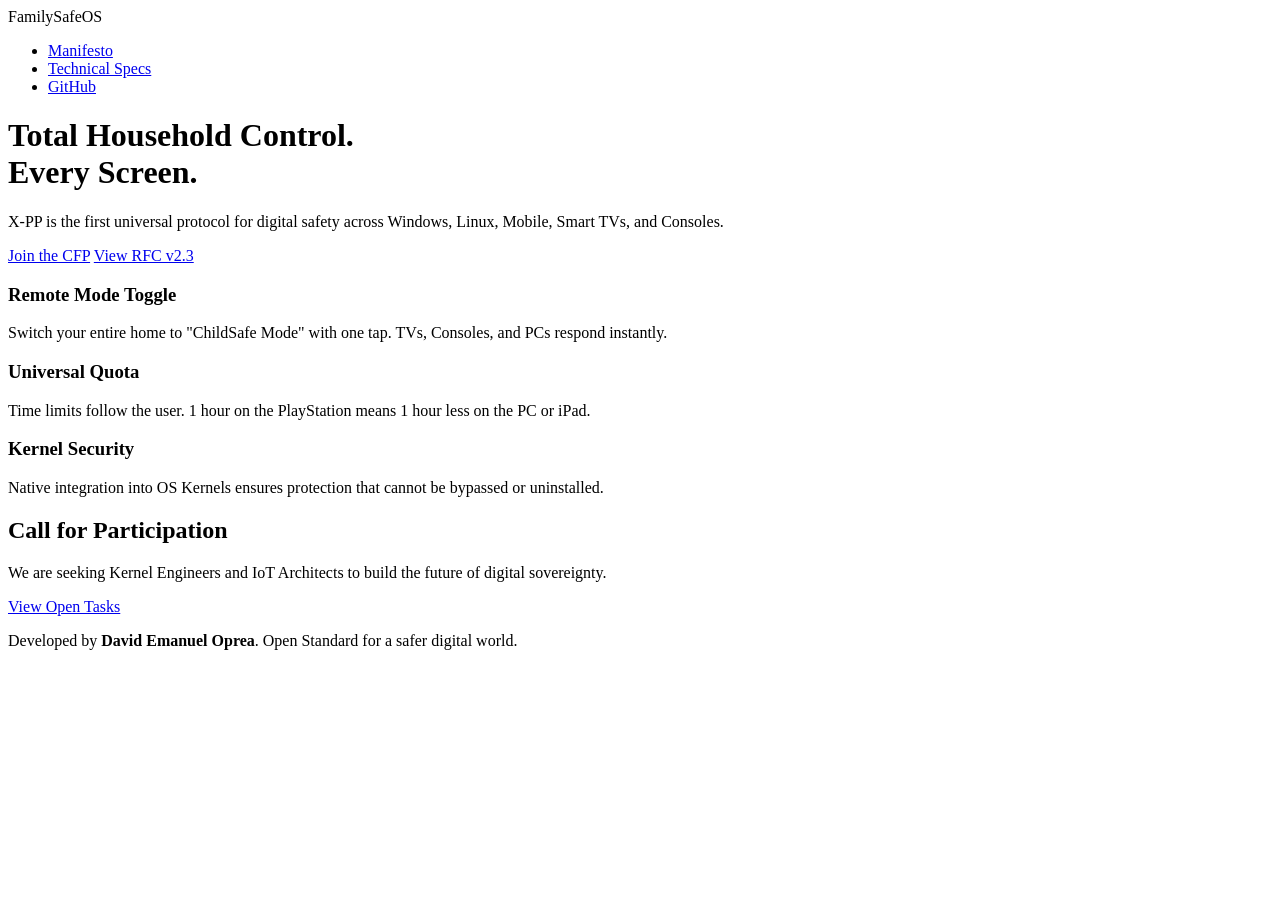
==== Web/index.html @ 89a9c825 "FamilySafe OS - The Unified Standard" ====
<!DOCTYPE html>
<html lang="en">
<head>
    <meta charset="UTF-8">
    <meta name="viewport" content="width=device-width, initial-scale=1.0">
    <title>FamilySafe OS | Unified Household Standard</title>
    <link rel="stylesheet" href="style.css">
    <link href="https://fonts.googleapis.com/css2?family=Inter:wght@400;600;800&display=swap" rel="stylesheet">
</head>
<body>
    <header>
        <nav>
            <div class="logo">FamilySafe<span>OS</span></div>
            <ul>
                <li><a href="#manifesto">Manifesto</a></li>
                <li><a href="#rfc">Technical Specs</a></li>
                <li><a href="https://github.com/FamilySafeOS/standard" target="_blank">GitHub</a></li>
            </ul>
        </nav>
        <div class="hero">
            <h1>Total Household Control.<br><span>Every Screen.</span></h1>
            <p>X-PP is the first universal protocol for digital safety across Windows, Linux, Mobile, Smart TVs, and Consoles.</p>
            <div class="cta-group">
                <a href="https://github.com/FamilySafeOS/standard" class="btn primary">Join the CFP</a>
                <a href="#rfc" class="btn secondary">View RFC v2.3</a>
            </div>
        </div>
    </header>

    <section id="features">
        <div class="principles-grid">
            <div class="card">
                <h3>Remote Mode Toggle</h3>
                <p>Switch your entire home to "ChildSafe Mode" with one tap. TVs, Consoles, and PCs respond instantly.</p>
            </div>
            <div class="card">
                <h3>Universal Quota</h3>
                <p>Time limits follow the user. 1 hour on the PlayStation means 1 hour less on the PC or iPad.</p>
            </div>
            <div class="card">
                <h3>Kernel Security</h3>
                <p>Native integration into OS Kernels ensures protection that cannot be bypassed or uninstalled.</p>
            </div>
        </div>
    </section>

    <section id="cfp" class="dark-bg">
        <h2>Call for Participation</h2>
        <p>We are seeking Kernel Engineers and IoT Architects to build the future of digital sovereignty.</p>
        <a href="https://github.com/FamilySafeOS/standard/issues/1" class="btn primary">View Open Tasks</a>
    </section>

    <footer>
        <p>Developed by <strong>David Emanuel Oprea</strong>. Open Standard for a safer digital world.</p>
    </footer>
</body>
</html>
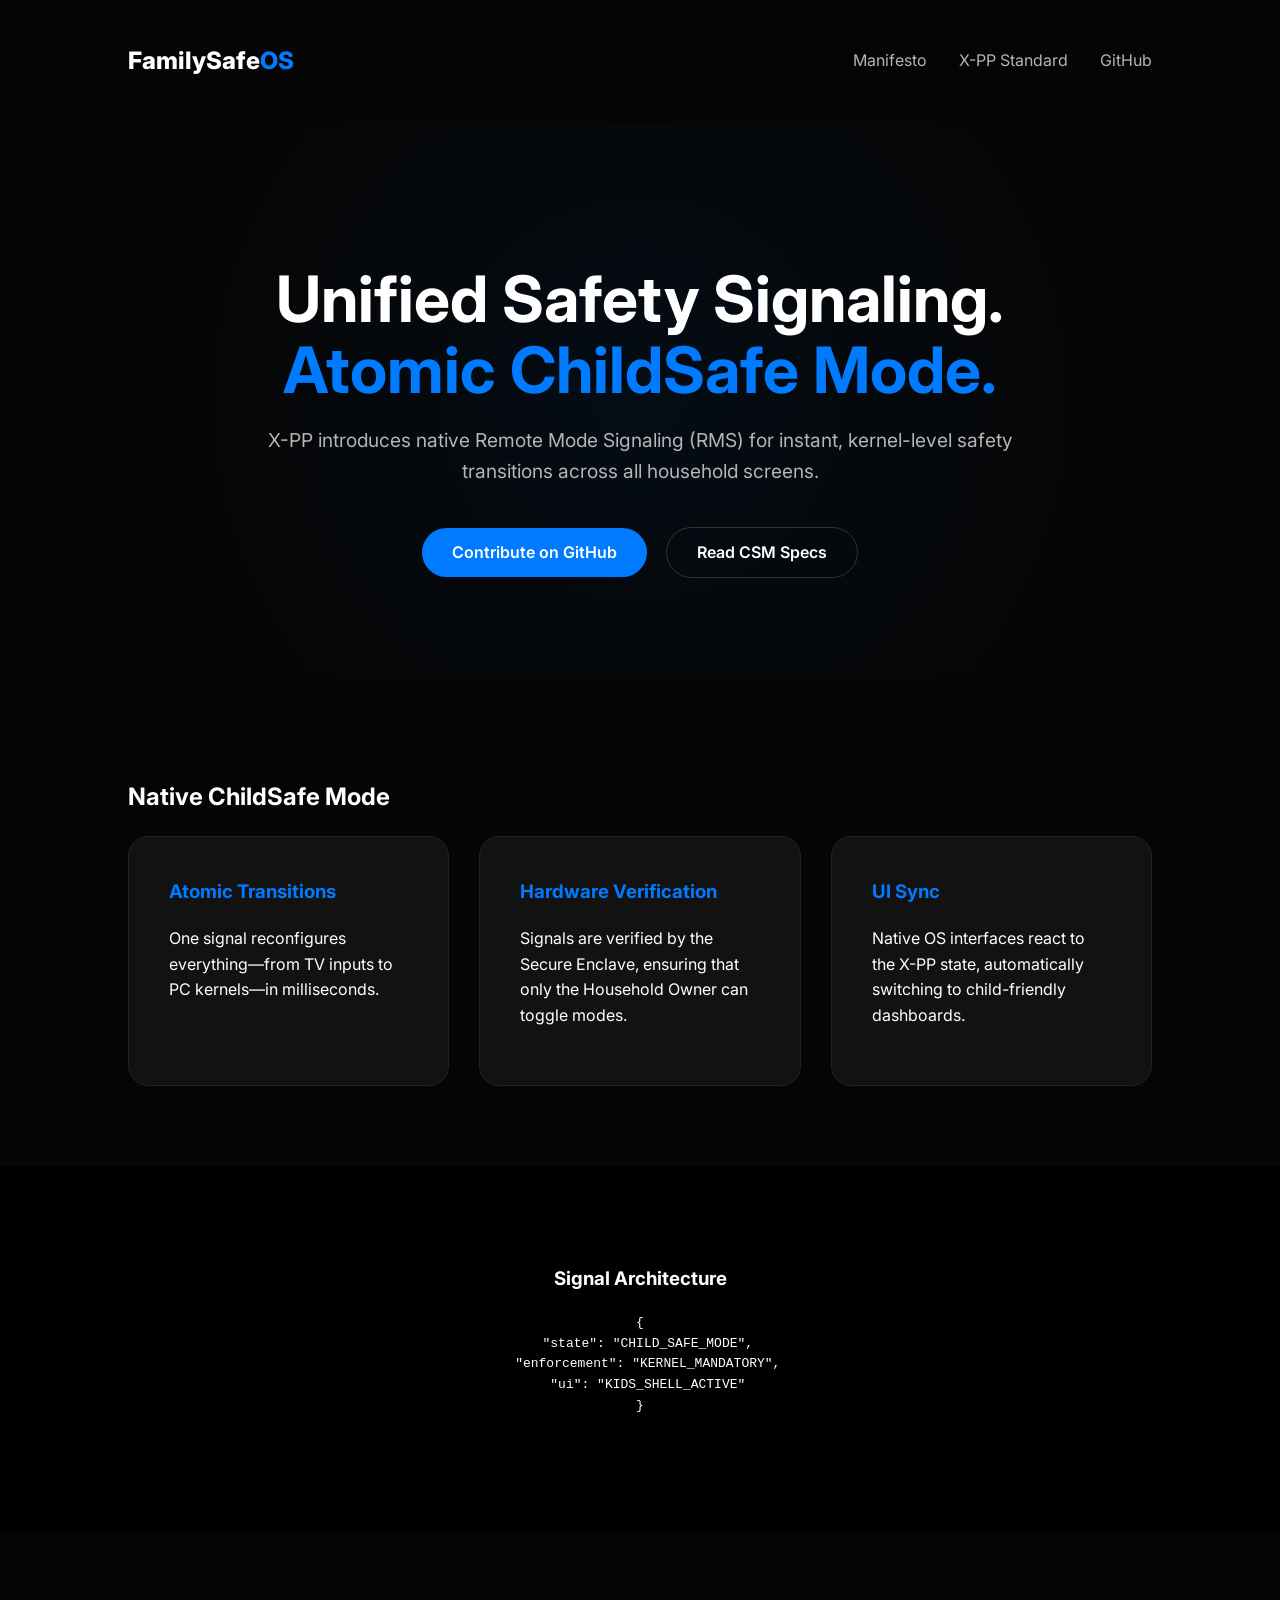
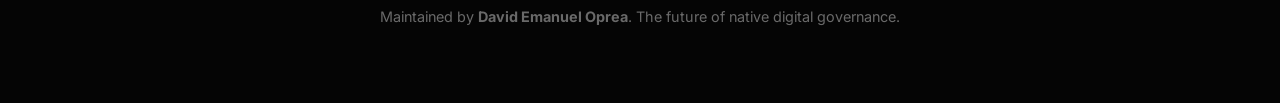
==== commit f41190f5: "Revise index.html for clarity and updated standards Updated the HTML structure and content for impro" ====
--- a/Web/index.html
+++ b/Web/index.html
@@ -3,7 +3,7 @@
 <head>
     <meta charset="UTF-8">
     <meta name="viewport" content="width=device-width, initial-scale=1.0">
-    <title>FamilySafe OS | Unified Household Standard</title>
+    <title>FamilySafe OS | Universal Standards</title>
     <link rel="stylesheet" href="style.css">
     <link href="https://fonts.googleapis.com/css2?family=Inter:wght@400;600;800&display=swap" rel="stylesheet">
 </head>
@@ -13,45 +13,53 @@
             <div class="logo">FamilySafe<span>OS</span></div>
             <ul>
                 <li><a href="#manifesto">Manifesto</a></li>
-                <li><a href="#rfc">Technical Specs</a></li>
+                <li><a href="#rfc">X-PP Standard</a></li>
                 <li><a href="https://github.com/FamilySafeOS/standard" target="_blank">GitHub</a></li>
             </ul>
         </nav>
         <div class="hero">
-            <h1>Total Household Control.<br><span>Every Screen.</span></h1>
-            <p>X-PP is the first universal protocol for digital safety across Windows, Linux, Mobile, Smart TVs, and Consoles.</p>
+            <h1>Unified Safety Signaling.<br><span>Atomic ChildSafe Mode.</span></h1>
+            <p>X-PP introduces native Remote Mode Signaling (RMS) for instant, kernel-level safety transitions across all household screens.</p>
             <div class="cta-group">
-                <a href="https://github.com/FamilySafeOS/standard" class="btn primary">Join the CFP</a>
-                <a href="#rfc" class="btn secondary">View RFC v2.3</a>
+                <a href="https://github.com/FamilySafeOS/standard" class="btn primary">Contribute on GitHub</a>
+                <a href="#rfc" class="btn secondary">Read CSM Specs</a>
             </div>
         </div>
     </header>
 
-    <section id="features">
+    <section id="csm">
+        <h2>Native ChildSafe Mode</h2>
         <div class="principles-grid">
             <div class="card">
-                <h3>Remote Mode Toggle</h3>
-                <p>Switch your entire home to "ChildSafe Mode" with one tap. TVs, Consoles, and PCs respond instantly.</p>
+                <h3>Atomic Transitions</h3>
+                <p>One signal reconfigures everything—from TV inputs to PC kernels—in milliseconds.</p>
             </div>
             <div class="card">
-                <h3>Universal Quota</h3>
-                <p>Time limits follow the user. 1 hour on the PlayStation means 1 hour less on the PC or iPad.</p>
+                <h3>Hardware Verification</h3>
+                <p>Signals are verified by the Secure Enclave, ensuring that only the Household Owner can toggle modes.</p>
             </div>
             <div class="card">
-                <h3>Kernel Security</h3>
-                <p>Native integration into OS Kernels ensures protection that cannot be bypassed or uninstalled.</p>
+                <h3>UI Sync</h3>
+                <p>Native OS interfaces react to the X-PP state, automatically switching to child-friendly dashboards.</p>
             </div>
         </div>
     </section>
 
-    <section id="cfp" class="dark-bg">
-        <h2>Call for Participation</h2>
-        <p>We are seeking Kernel Engineers and IoT Architects to build the future of digital sovereignty.</p>
-        <a href="https://github.com/FamilySafeOS/standard/issues/1" class="btn primary">View Open Tasks</a>
+    <section id="code" class="dark-bg">
+        <h3>Signal Architecture</h3>
+        <div class="code-box">
+            <pre>
+{
+  "state": "CHILD_SAFE_MODE",
+  "enforcement": "KERNEL_MANDATORY",
+  "ui": "KIDS_SHELL_ACTIVE"
+}
+            </pre>
+        </div>
     </section>
 
     <footer>
-        <p>Developed by <strong>David Emanuel Oprea</strong>. Open Standard for a safer digital world.</p>
+        <p>Maintained by <strong>David Emanuel Oprea</strong>. The future of native digital governance.</p>
     </footer>
 </body>
 </html>
--- a/Web/style.css
+++ b/Web/style.css
@@ -0,0 +1,21 @@
+:root { --primary: #007AFF; --bg: #050505; --text: #ffffff; --card: #121212; }
+body { margin: 0; font-family: 'Inter', sans-serif; background: var(--bg); color: var(--text); line-height: 1.6; }
+nav { display: flex; justify-content: space-between; padding: 2rem 10%; align-items: center; }
+.logo { font-weight: 800; font-size: 1.5rem; }
+.logo span { color: var(--primary); }
+nav ul { display: flex; list-style: none; gap: 2rem; }
+nav a { color: white; text-decoration: none; opacity: 0.7; transition: 0.3s; }
+nav a:hover { opacity: 1; color: var(--primary); }
+.hero { text-align: center; padding: 100px 10%; background: radial-gradient(circle at center, #007aff10 0%, transparent 70%); }
+h1 { font-size: 4rem; line-height: 1.1; margin-bottom: 20px; }
+h1 span { color: var(--primary); }
+.hero p { font-size: 1.2rem; opacity: 0.7; max-width: 800px; margin: 0 auto 40px; }
+.btn { padding: 12px 30px; border-radius: 50px; text-decoration: none; font-weight: 600; transition: 0.3s; display: inline-block; }
+.primary { background: var(--primary); color: white; }
+.secondary { border: 1px solid #333; color: white; margin-left: 15px; }
+section { padding: 80px 10%; }
+.principles-grid { display: grid; grid-template-columns: repeat(auto-fit, minmax(300px, 1fr)); gap: 30px; }
+.card { background: var(--card); padding: 40px; border-radius: 20px; border: 1px solid #222; }
+.card h3 { color: var(--primary); margin-top: 0; }
+.dark-bg { background: #000; text-align: center; }
+footer { padding: 60px; text-align: center; opacity: 0.4; font-size: 0.9rem; }
